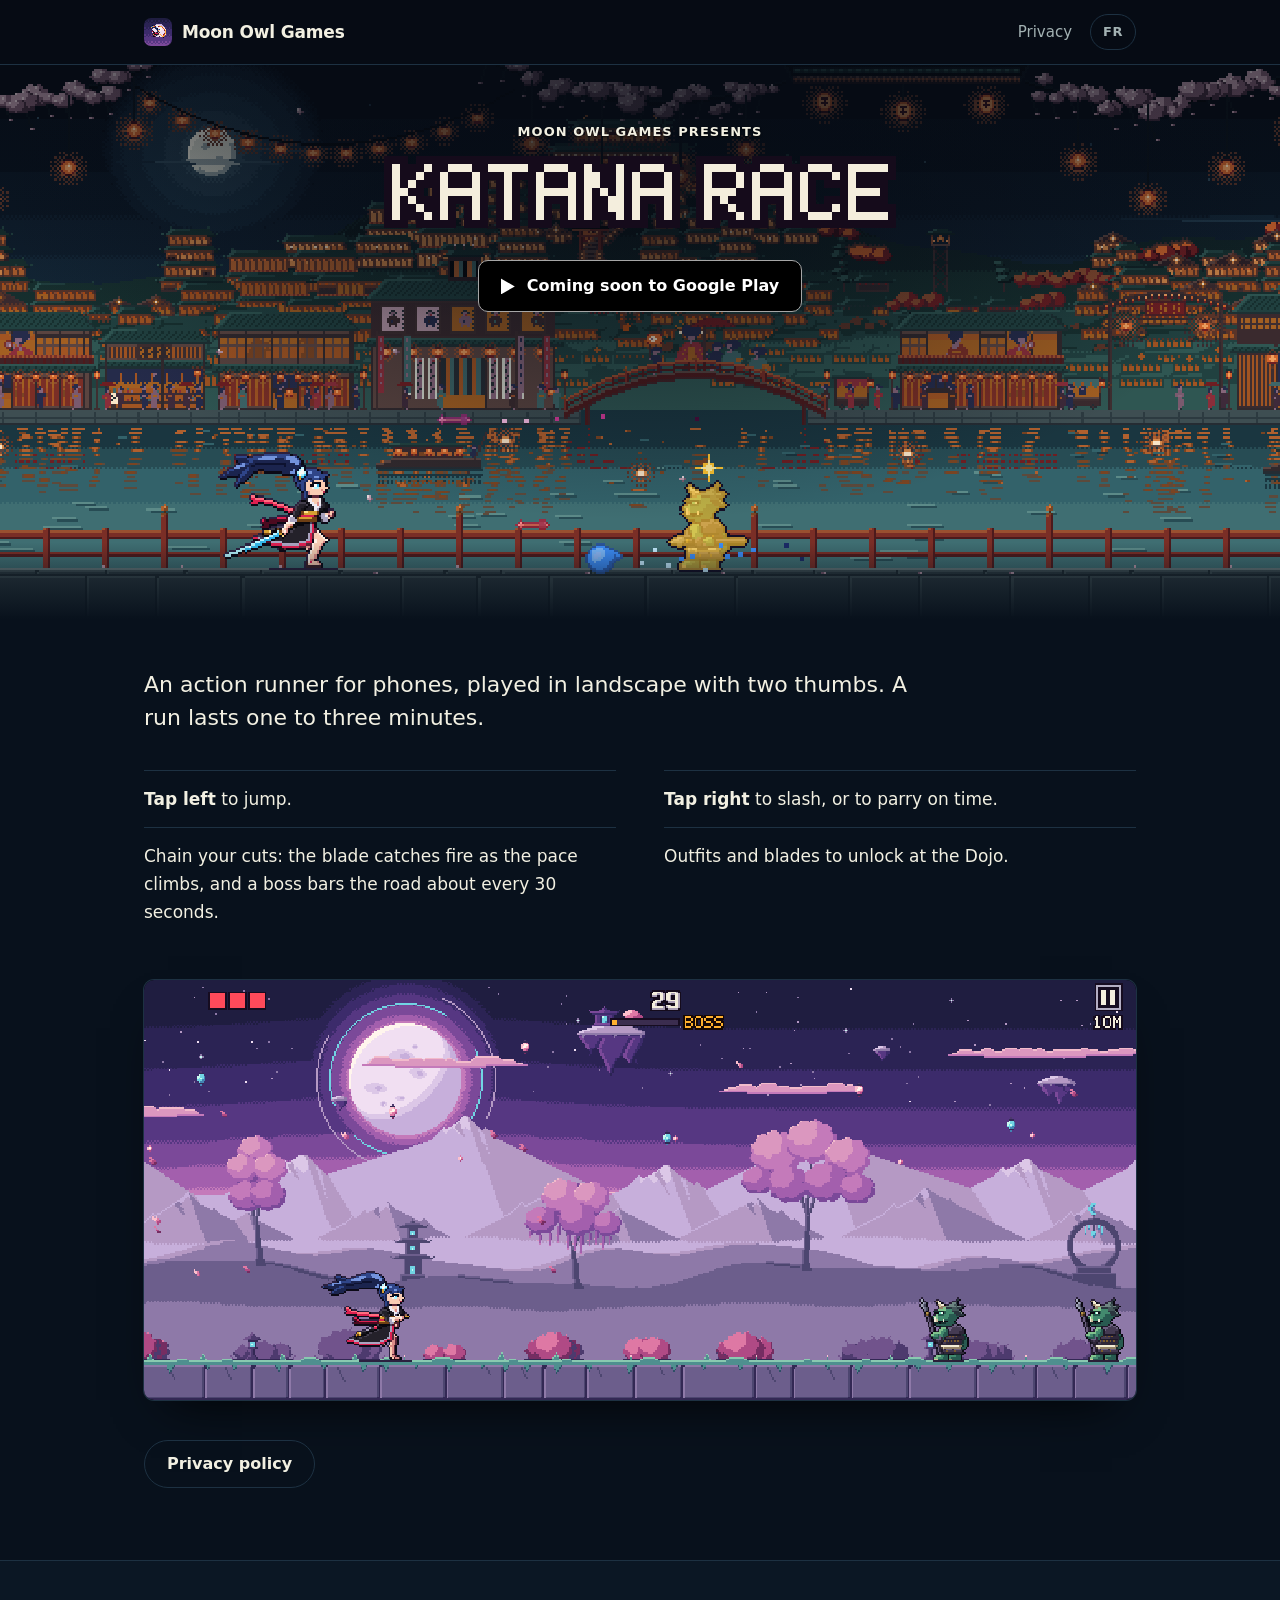
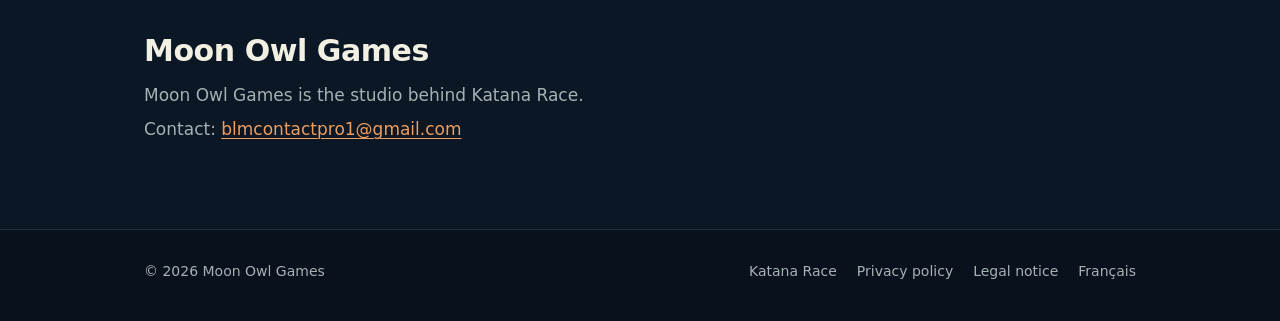
==== index.html @ 65630726 "Moon Owl Games site: home, Katana Race privacy policy and legal notice (EN/FR), 404, app-ads.txt" ====
<!DOCTYPE html>
<html lang="en">
<head>
<meta charset="utf-8">
<meta name="viewport" content="width=device-width, initial-scale=1">
<title>Katana Race, a game by Moon Owl Games</title>
<meta name="description" content="Katana Race: an action runner for phones by Moon Owl Games. Tap left to jump, tap right to slash or parry.">
<meta name="color-scheme" content="dark">
<meta name="theme-color" content="#060b14">
<meta name="referrer" content="strict-origin-when-cross-origin">
<link rel="icon" type="image/png" href="./assets/img/icon-128.png">
<link rel="apple-touch-icon" href="./assets/img/icon-512.png">
<link rel="stylesheet" href="./assets/site.css">
<link rel="canonical" href="https://moon-owl-games.github.io/">
<link rel="alternate" hreflang="en" href="https://moon-owl-games.github.io/">
<link rel="alternate" hreflang="fr" href="https://moon-owl-games.github.io/fr/">
<link rel="alternate" hreflang="x-default" href="https://moon-owl-games.github.io/">
<meta property="og:title" content="Katana Race, a game by Moon Owl Games">
<meta property="og:description" content="Katana Race: an action runner for phones by Moon Owl Games. Tap left to jump, tap right to slash or parry.">
<meta property="og:image" content="https://moon-owl-games.github.io/assets/img/katana-race-1200.png">
<meta property="og:url" content="https://moon-owl-games.github.io/">
<meta property="og:type" content="website">
</head>
<body class="home">
<a class="skip" href="#main">Skip to content</a>
<header class="top">
<div class="bar">
<a class="brand" href="./"><img src="./assets/img/icon-128.png" alt="" width="40" height="40"><span class="pixel">Moon Owl Games</span></a>
<nav aria-label="Menu">
<a class="pixel" href="privacy/">Privacy</a>
<a class="pixel lang" href="fr/" hreflang="fr" lang="fr" title="Français">FR</a>
</nav>
</div>
</header>
<main id="main">
<section class="hero" id="katana-race">
<div class="bar">
<p class="kicker pixel">Moon Owl Games presents</p>
<h1 class="title pixel">Katana Race</h1>
<p class="lead">An action runner for phones, played in landscape with two thumbs. A run lasts one to three minutes.</p>
<figure class="shot">
<img src="./assets/img/katana-race-1200.png" srcset="./assets/img/katana-race-1200.png 1200w, ./assets/img/katana-race-2400.png 2400w" sizes="(min-width: 1032px) 968px, calc(100vw - 32px)" width="1200" height="508" alt="Katana Race in play: the heroine runs across the Spirit Realm under a full moon, two enemies waiting ahead.">
</figure>
<ul class="facts">
<li><b class="pixel">Tap left</b> to jump.</li>
<li><b class="pixel">Tap right</b> to slash, or to parry on time.</li>
<li>Chain your cuts: the blade catches fire as the pace climbs, and a boss bars the road about every 30 seconds.</li>
<li>Outfits and blades to unlock at the <span class="pixel">Dojo</span>.</li>
</ul>
<p class="actions"><span class="btn off pixel">Coming soon to Google Play</span><a class="btn ghost pixel" href="privacy/">Privacy policy</a></p>
</div>
</section>
<section class="studio" id="studio">
<div class="bar">
<h2 class="pixel">Moon Owl Games</h2>
<p>Moon Owl Games is the studio behind Katana Race.</p>
<p id="contact">Contact: <a href="mailto:blmcontactpro1@gmail.com">blmcontactpro1@gmail.com</a></p>
</div>
</section>
</main>
<footer class="foot">
<div class="bar">
<p>© 2026 Moon Owl Games</p>
<ul>
<li><a href="./#katana-race">Katana Race</a></li>
<li><a href="privacy/">Privacy policy</a></li>
<li><a href="legal/">Legal notice</a></li>
<li><a href="fr/" hreflang="fr" lang="fr">Français</a></li>
</ul>
</div>
</footer>
</body>
</html>
---- assets/site.css ----
/* The sober base, under «clair», «sombre» and «vitrine»: the system's font, one column, generous spacing, no
   ornament. Each theme's stylesheet, after this one, sets its colours:
   --bg the page, --surface a block on it (the contents, a button that leads nowhere), --text, --muted, --line
   (rules and borders), --accent (links, focus), --shot-shadow (under the capture), --mark-bg, --mark-text and
   --mark-line (a field still to fill in). */

:root {
	--text-font: system-ui, -apple-system, "Segoe UI", Roboto, "Helvetica Neue", Arial, sans-serif;
	--wide: 1040px;
	--radius: 10px;
}

* { box-sizing: border-box; }

html { -webkit-text-size-adjust: 100%; text-size-adjust: 100%; }

body {
	margin: 0;
	background: var(--bg);
	color: var(--text);
	font: 17px/1.65 var(--text-font);
	overflow-wrap: break-word;
	-webkit-font-smoothing: antialiased;
}

/* The game's pixels: scaled by whole pixels, never smoothed. */
img { image-rendering: pixelated; }

a { color: var(--accent); text-decoration-thickness: 1px; text-underline-offset: 3px; }
a:hover { color: var(--text); }
:focus-visible { outline: 2px solid var(--accent); outline-offset: 3px; border-radius: 2px; }

.skip { position: absolute; left: 16px; top: -100px; background: var(--text); color: var(--bg); padding: 8px 12px; border-radius: 6px; }
.skip:focus { top: 8px; }

.bar { max-width: var(--wide); margin: 0 auto; padding: 0 16px; }

/* The header: the studio, the policy, the other language. */
.top { border-bottom: 1px solid var(--line); }
.top .bar { display: flex; flex-wrap: wrap; align-items: center; justify-content: space-between; gap: 4px 16px; min-height: 64px; }
.brand { display: flex; align-items: center; gap: 10px; min-height: 44px; color: var(--text); text-decoration: none; font-weight: 650; letter-spacing: -0.01em; }
.brand img { display: block; width: 28px; height: 28px; border-radius: 7px; }
.top nav { display: flex; align-items: center; gap: 4px; }
.top nav a { display: inline-flex; align-items: center; min-height: 44px; padding: 0 10px; color: var(--muted); text-decoration: none; font-size: 15px; }
.top nav a:hover { color: var(--text); }
.top nav .lang { min-height: 36px; margin-left: 4px; padding: 0 12px; border: 1px solid var(--line); border-radius: 999px; font-size: 13px; font-weight: 600; letter-spacing: 0.04em; }

/* Buttons: the store's (filled; a soft block while it leads nowhere) and the policy's (outlined). */
.btn {
	display: inline-flex;
	align-items: center;
	justify-content: center;
	min-height: 48px;
	padding: 0 22px;
	border: 1px solid var(--text);
	border-radius: 999px;
	background: var(--text);
	color: var(--bg);
	font-size: 16px;
	font-weight: 600;
	text-decoration: none;
}
a.btn:hover { background: var(--accent); border-color: var(--accent); color: var(--bg); }
.btn.ghost { background: transparent; border-color: var(--line); color: var(--text); }
a.btn.ghost:hover { background: transparent; border-color: var(--text); color: var(--text); }
.btn.off { background: var(--surface); border-color: var(--line); color: var(--muted); }
.actions { display: flex; flex-wrap: wrap; gap: 12px; margin: 40px 0 0; }

/* The home page. */
.hero { padding: 48px 0 64px; }
.kicker { margin: 0 0 10px; color: var(--muted); font-size: 13px; font-weight: 600; letter-spacing: 0.08em; text-transform: uppercase; }
.title { margin: 0; font-size: 44px; line-height: 1.05; font-weight: 750; letter-spacing: -0.025em; }
.lead { max-width: 34em; margin: 16px 0 36px; color: var(--muted); font-size: 20px; line-height: 1.5; }
.shot { margin: 0; overflow: hidden; border-radius: var(--radius); background: #000; box-shadow: var(--shot-shadow); }
.shot img { display: block; width: 100%; height: auto; }
.facts { display: grid; gap: 0 48px; margin: 36px 0 0; padding: 0; list-style: none; }
.facts li { padding: 14px 0; border-top: 1px solid var(--line); }
.facts b { font-weight: 650; }
.studio { padding: 56px 0 64px; border-top: 1px solid var(--line); }
.studio h2 { margin: 0 0 12px; font-size: 26px; line-height: 1.2; letter-spacing: -0.015em; }
.studio p { margin: 0 0 6px; color: var(--muted); }

/* Documents: the policy and the legal notice. */
.doc { max-width: 44rem; margin: 0 auto; padding: 48px 16px 72px; }
.doc h1 { margin: 0 0 20px; font-size: 34px; line-height: 1.15; font-weight: 750; letter-spacing: -0.02em; }
.doc h2 { margin: 2.4em 0 0.6em; font-size: 21px; line-height: 1.3; letter-spacing: -0.01em; scroll-margin-top: 16px; }
.doc h3 { margin: 1.8em 0 0.4em; font-size: 17px; }
.doc ul { padding-left: 1.3em; }
.doc li { margin: 0.35em 0; }
.doc li::marker { color: var(--muted); }
.doc .note { color: var(--muted); }
.policy .doc > p:first-of-type { color: var(--muted); }
.toc { margin: 32px 0 8px; padding: 20px 24px; border-radius: var(--radius); background: var(--surface); }
.toc > p { margin: 0 0 8px; color: var(--muted); font-size: 13px; font-weight: 650; letter-spacing: 0.08em; text-transform: uppercase; }
.toc ol { margin: 0; padding: 0; list-style: none; columns: 2 17rem; column-gap: 32px; }
.toc li { margin: 3px 0; break-inside: avoid; }
.toc a { color: var(--text); text-decoration: none; }
.toc a:hover { color: var(--accent); text-decoration: underline; }

/* What is still to fill in: never published as is. */
mark.todo { padding: 0 0.25em; border: 1px dashed var(--mark-line); border-radius: 3px; background: var(--mark-bg); color: var(--mark-text); font-weight: 600; }
.draft { margin: 0; padding: 12px 16px; border-bottom: 1px dashed var(--mark-line); background: var(--mark-bg); color: var(--mark-text); text-align: center; font-size: 15px; font-weight: 600; }

/* The 404. */
.lost { padding: 80px 0 96px; text-align: center; }
.lost .code { margin: 0 0 8px; color: var(--muted); font-size: 72px; line-height: 1; font-weight: 750; letter-spacing: -0.03em; }
.lost h1 { margin: 0; font-size: 28px; }
.lost .sub { margin: 4px 0 0; color: var(--muted); }
.lost .actions { justify-content: center; }

/* The footer. */
.foot { padding: 24px 0 32px; border-top: 1px solid var(--line); color: var(--muted); font-size: 14px; }
.foot .bar { display: flex; flex-wrap: wrap; justify-content: space-between; align-items: center; gap: 8px 24px; }
.foot p { margin: 0; }
.foot ul { display: flex; flex-wrap: wrap; gap: 0 20px; margin: 0; padding: 0; list-style: none; }
.foot a { display: inline-block; padding: 6px 0; color: var(--muted); text-decoration: none; }
.foot a:hover { color: var(--text); text-decoration: underline; }

@media (min-width: 720px) {
	.bar { padding: 0 24px; }
	.hero { padding: 88px 0 96px; }
	.title { font-size: 64px; }
	.lead { font-size: 22px; }
	.facts { grid-template-columns: 1fr 1fr; }
	.studio { padding: 72px 0 80px; }
	.studio h2 { font-size: 30px; }
	.doc { padding: 72px 24px 96px; }
	.doc h1 { font-size: 44px; }
}

/* «Vitrine», over the sober base: a game's store page. The Night Canal across the top (img/keyart.png, the game's
   screen at x4), the game's title (img/title.png) and the store's badge over its sky; then plain text on the colours
   of its night (art/palettes/yohana.hex), the lanterns' glow for the links. */

:root {
	--bg: #08111c;
	--surface: #0f1e2d;
	--text: #f2f0e2;
	--muted: #a3b2b3;
	--line: #1d3142;
	--accent: #ee9e5e;
	--shot-shadow: 0 0 0 1px #1d3142, 0 24px 48px -24px rgb(0 0 0 / 0.9);
	--mark-bg: rgb(255 225 74 / 0.14);
	--mark-text: #ffe14a;
	--mark-line: #ffe14a;
	/* The night above the key art, where its scrim starts. */
	--sky: 6 11 20;
	color-scheme: dark;
}

.top { background: rgb(var(--sky)); }

/* The banner: the hero's lines run the page's whole width (full) around the text's column (content); its first four
   rows (art) are the key art's, under the kicker, the title and the store's badge, centred as on the game's title
   screen, then a band where the art shows alone. Below it, the text, the capture and the policy's button. */
.hero {
	display: grid;
	grid-template-columns: [full-start] minmax(16px, 1fr) [content-start] minmax(0, 992px) [content-end] minmax(16px, 1fr) [full-end];
	grid-template-rows: [art-start] auto auto auto minmax(240px, 1fr) [art-end] auto auto auto auto;
	padding: 0 0 72px;
}
.hero .bar, .hero .actions { display: contents; }
.hero .bar > *, .hero .actions > * { grid-column: content; position: relative; z-index: 1; }
.hero::before, .hero::after { content: ""; grid-column: full; grid-row: art; }
.hero::before { background: url("img/keyart.png") 6% 100% / cover no-repeat; image-rendering: pixelated; }
/* The scrim: the sky darker behind the title, the art alone below it, its foot into the page. */
.hero::after {
	background:
		radial-gradient(ellipse 50% 62% at 50% 20%, rgb(var(--sky) / 0.72), rgb(var(--sky) / 0)),
		linear-gradient(to bottom, rgb(var(--sky) / 0.55), rgb(var(--sky) / 0) 46%, rgb(var(--sky) / 0) 86%, var(--bg));
}
.hero .kicker { grid-row: 1; justify-self: center; margin: 0; padding-top: 32px; color: var(--text); text-align: center; text-shadow: 0 1px 2px rgb(0 0 0 / 0.8); }
.hero .title {
	grid-row: 2;
	justify-self: center;
	width: 320px;
	height: 45px;
	margin: 10px 0 0;
	overflow: hidden;
	background: url("img/title.png") 0 0 / 100% 100% no-repeat;
	image-rendering: pixelated;
	text-indent: 100%;
	white-space: nowrap;
}
.hero .lead { grid-row: 5; max-width: 36em; margin: 40px 0 0; color: var(--text); }
.hero .facts { grid-row: 6; }
.hero .shot { grid-row: 7; margin: 40px 0 0; }

/* The store's badge over the art (a placeholder: no store's logo), the policy's button under the capture. */
.hero .btn:not(.ghost) { grid-row: 3; justify-self: center; min-height: 52px; margin-top: 24px; border-color: #a6a6a6; border-radius: 10px; background: #000; color: #fff; }
.hero .btn:not(.ghost)::before { content: ""; width: 14px; height: 16px; margin-right: 12px; background: currentColor; clip-path: polygon(0 0, 100% 50%, 0 100%); }
.hero a.btn:not(.ghost):hover { border-color: #fff; background: #000; color: #fff; }
.hero .btn.ghost { grid-row: 8; justify-self: start; margin-top: 40px; }

.studio { background: #0b1724; }

@media (min-width: 720px) {
	.hero { grid-template-rows: [art-start] auto auto auto minmax(clamp(220px, 24vw, 380px), 1fr) [art-end] auto auto auto auto; }
	.hero::before { background-position: 50% 100%; }
	.hero .kicker { padding-top: 56px; }
	.hero .title { width: 512px; height: 72px; margin-top: 14px; }
	.hero .btn:not(.ghost) { margin-top: 32px; }
	.hero .lead { margin-top: 48px; }
}
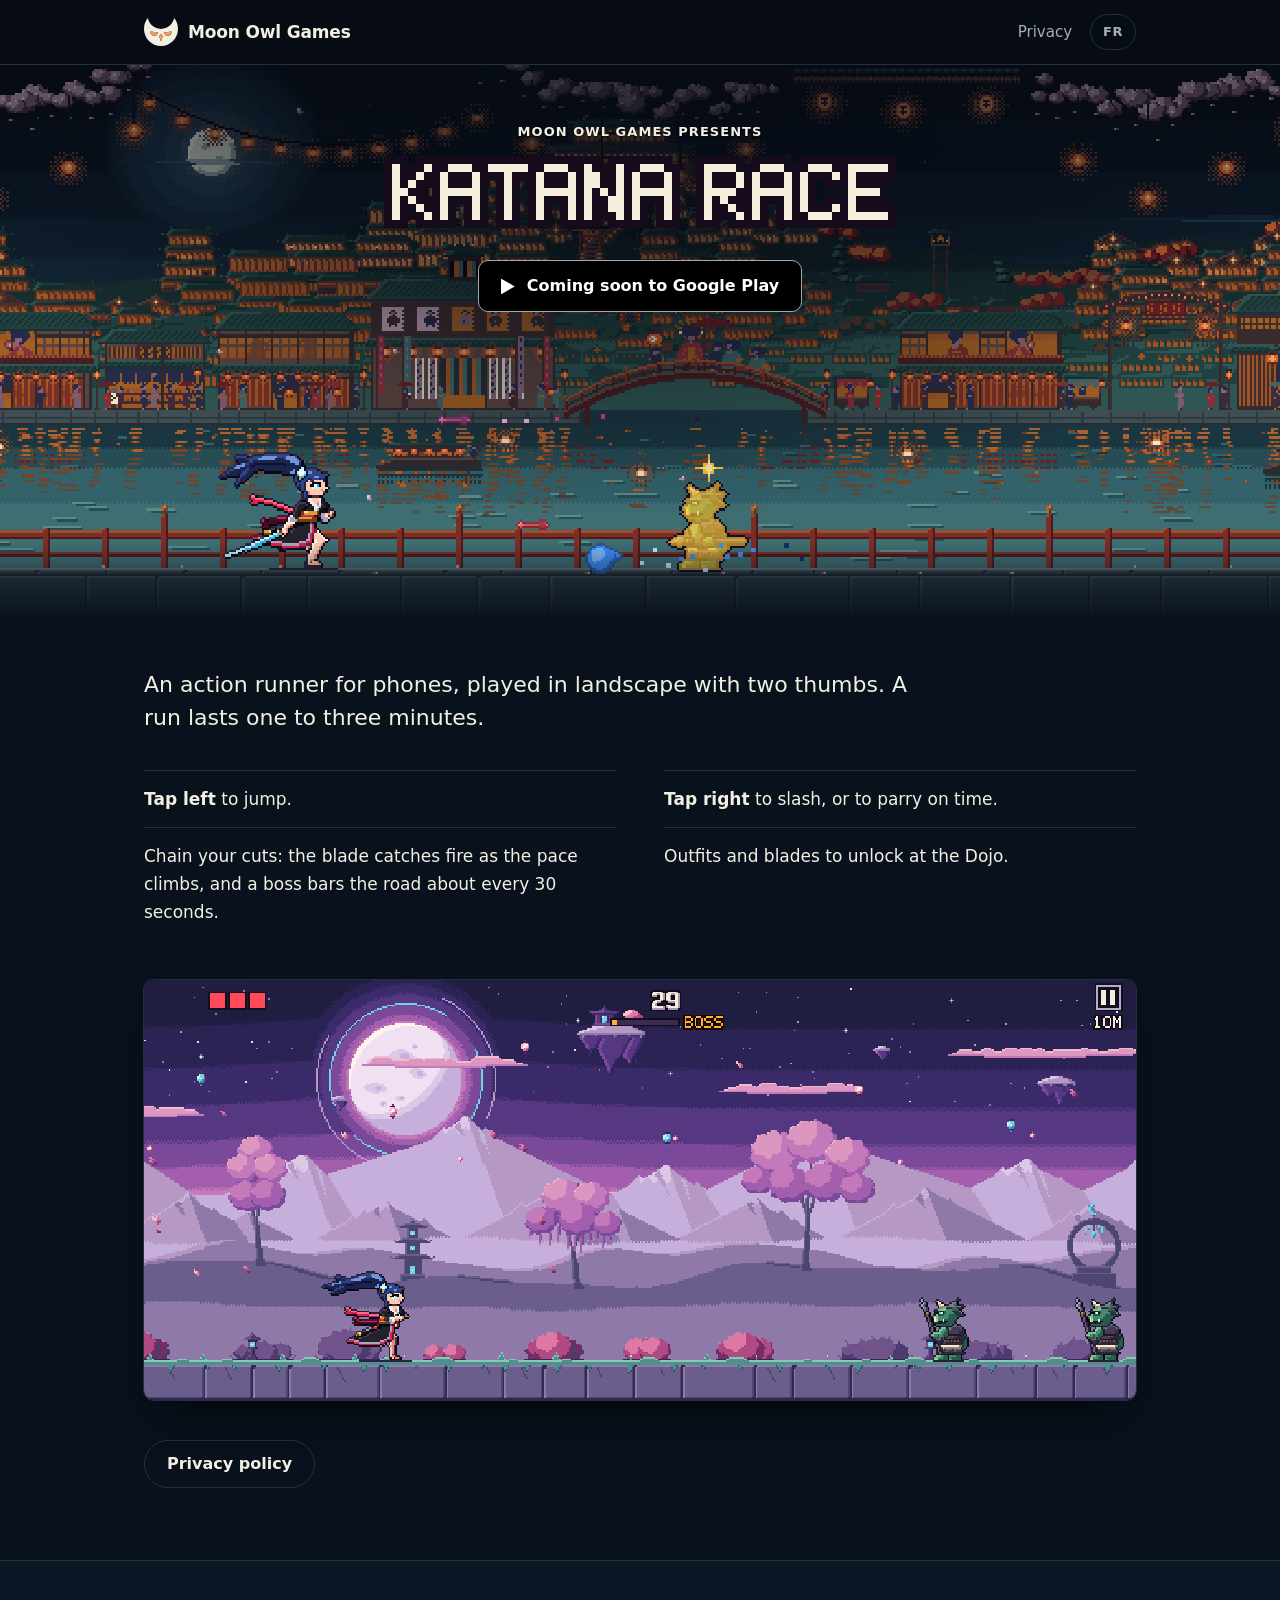
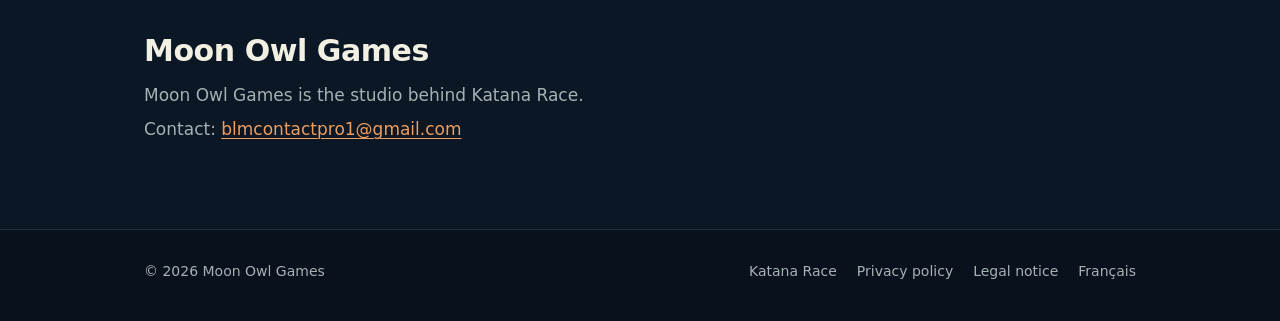
==== commit aa164cde: "Studio logo «Lune cornue»: the mark beside Moon Owl Games in the header (an inline SVG, the head in " ====
--- a/index.html
+++ b/index.html
@@ -8,8 +8,9 @@
 <meta name="color-scheme" content="dark">
 <meta name="theme-color" content="#060b14">
 <meta name="referrer" content="strict-origin-when-cross-origin">
-<link rel="icon" type="image/png" href="./assets/img/icon-128.png">
-<link rel="apple-touch-icon" href="./assets/img/icon-512.png">
+<link rel="icon" href="./favicon.ico" sizes="16x16 32x32 48x48">
+<link rel="icon" type="image/png" sizes="32x32" href="./favicon-32.png">
+<link rel="apple-touch-icon" sizes="180x180" href="./apple-touch-icon.png">
 <link rel="stylesheet" href="./assets/site.css">
 <link rel="canonical" href="https://moon-owl-games.github.io/">
 <link rel="alternate" hreflang="en" href="https://moon-owl-games.github.io/">
@@ -25,7 +26,7 @@
 <a class="skip" href="#main">Skip to content</a>
 <header class="top">
 <div class="bar">
-<a class="brand" href="./"><img src="./assets/img/icon-128.png" alt="" width="40" height="40"><span class="pixel">Moon Owl Games</span></a>
+<a class="brand" href="./"><svg class="mark" xmlns="http://www.w3.org/2000/svg" viewBox="0 0 84.00 68.72" width="34" height="28" aria-hidden="true" focusable="false"><path class="head" d="M84 26.72C84 49.92 65.2 68.72 42 68.72C18.8 68.72 0 49.92 0 26.72C0 16.57 3.6 7.26 9.6 0C12.53 15.22 25.92 26.72 42 26.72C58.08 26.72 71.47 15.22 74.4 0C80.4 7.26 84 16.57 84 26.72ZM15.89 32.89C15.83 33.32 15.8 33.77 15.8 34.22C15.8 39.52 20.1 43.82 25.4 43.82C30.25 43.82 34.26 40.23 34.91 35.56ZM68.2 34.22C68.2 33.77 68.17 33.32 68.11 32.89L49.09 35.56C49.74 40.23 53.75 43.82 58.6 43.82C63.9 43.82 68.2 39.52 68.2 34.22ZM42 38.82 37.5 44.9 42 57.82 46.5 44.9Z"/><path class="eyes" d="M15.89 32.89 34.91 35.56C34.26 40.23 30.25 43.82 25.4 43.82C20.1 43.82 15.8 39.52 15.8 34.22C15.8 33.77 15.83 33.32 15.89 32.89ZM68.2 34.22C68.2 39.52 63.9 43.82 58.6 43.82C53.75 43.82 49.74 40.23 49.09 35.56L68.11 32.89C68.17 33.32 68.2 33.77 68.2 34.22ZM42 38.82 46.5 44.9 42 57.82 37.5 44.9Z"/></svg><span class="pixel">Moon Owl Games</span></a>
 <nav aria-label="Menu">
 <a class="pixel" href="privacy/">Privacy</a>
 <a class="pixel lang" href="fr/" hreflang="fr" lang="fr" title="Français">FR</a>
--- a/assets/site.css
+++ b/assets/site.css
@@ -39,7 +39,11 @@
 .top { border-bottom: 1px solid var(--line); }
 .top .bar { display: flex; flex-wrap: wrap; align-items: center; justify-content: space-between; gap: 4px 16px; min-height: 64px; }
 .brand { display: flex; align-items: center; gap: 10px; min-height: 44px; color: var(--text); text-decoration: none; font-weight: 650; letter-spacing: -0.01em; }
-.brand img { display: block; width: 28px; height: 28px; border-radius: 7px; }
+/* The studio's mark (src/mark.svg, from its logo's kit): its head in the text's colour, its eyes and beak in the kit's
+   lantern amber. */
+.brand .mark { display: block; flex: none; width: auto; height: 28px; }
+.brand .head { fill: currentColor; }
+.brand .eyes { fill: #f0a35e; }
 .top nav { display: flex; align-items: center; gap: 4px; }
 .top nav a { display: inline-flex; align-items: center; min-height: 44px; padding: 0 10px; color: var(--muted); text-decoration: none; font-size: 15px; }
 .top nav a:hover { color: var(--text); }
@@ -149,6 +153,8 @@
 }
 
 .top { background: rgb(var(--sky)); }
+/* The studio's mark: the moon of the text, its eyes the lanterns' glow. */
+.brand .eyes { fill: var(--accent); }
 
 /* The banner: the hero's lines run the page's whole width (full) around the text's column (content); its first four
    rows (art) are the key art's, under the kicker, the title and the store's badge, centred as on the game's title
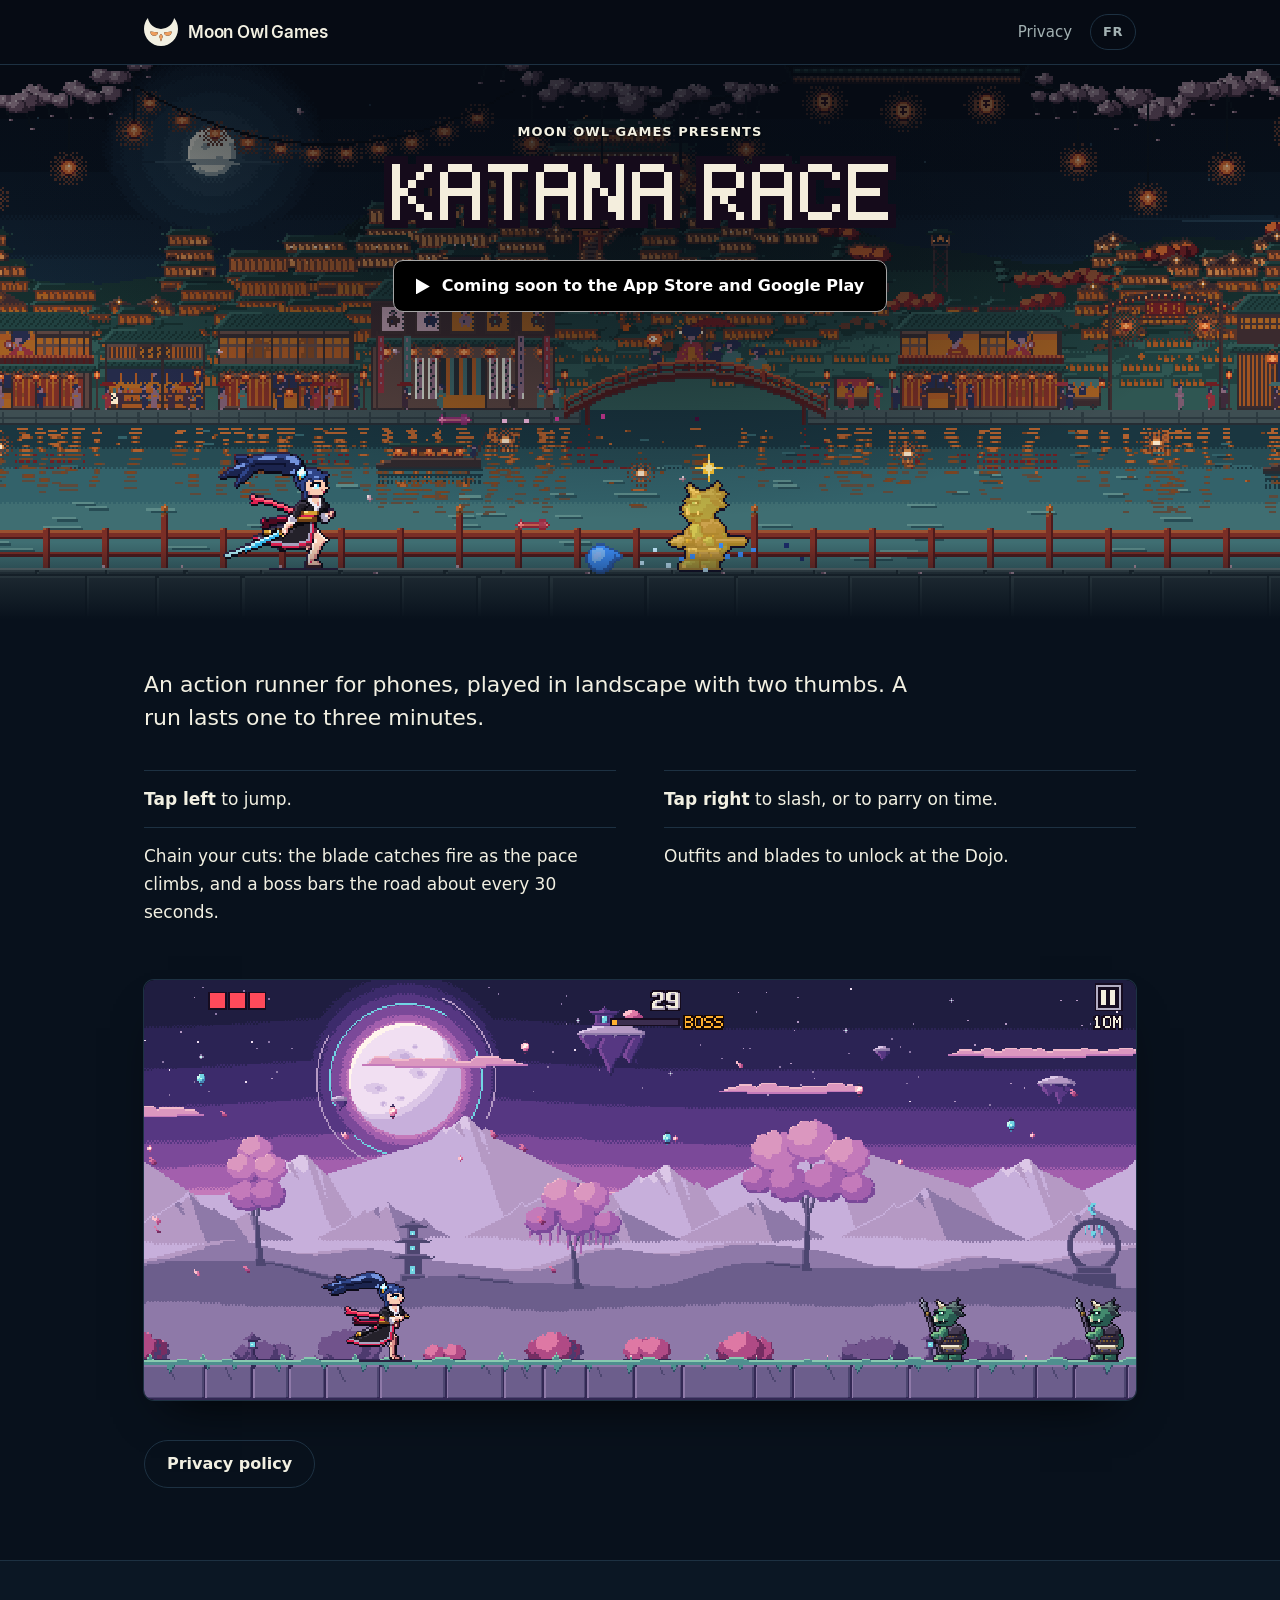
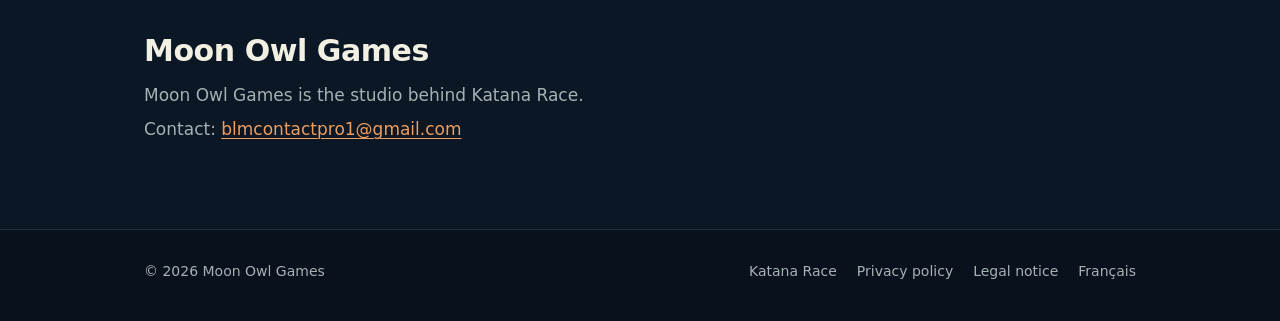
==== commit 40091b7f: "Home: the coming-soon button names the App Store with Google Play (EN «Coming soon to the App Store " ====
--- a/index.html
+++ b/index.html
@@ -48,7 +48,7 @@
 <li>Chain your cuts: the blade catches fire as the pace climbs, and a boss bars the road about every 30 seconds.</li>
 <li>Outfits and blades to unlock at the <span class="pixel">Dojo</span>.</li>
 </ul>
-<p class="actions"><span class="btn off pixel">Coming soon to Google Play</span><a class="btn ghost pixel" href="privacy/">Privacy policy</a></p>
+<p class="actions"><span class="btn off pixel">Coming soon to the App Store and Google Play</span><a class="btn ghost pixel" href="privacy/">Privacy policy</a></p>
 </div>
 </section>
 <section class="studio" id="studio">
--- a/assets/site.css
+++ b/assets/site.css
@@ -3,6 +3,17 @@
    --bg the page, --surface a block on it (the contents, a button that leads nowhere), --text, --muted, --line
    (rules and borders), --accent (links, focus), --shot-shadow (under the capture), --mark-bg, --mark-text and
    --mark-line (a field still to fill in). */
+
+/* The studio's name in the header, in its logo's font: Inter SemiBold (Inter 4.1 by Rasmus Andersson, SIL Open Font
+   License 1.1: fonts/OFL.txt), cut down to the name's letters (make_assets.py brand), the system's font for any other.
+   block: the name waits for it (4 KB) rather than showing first in another font. */
+@font-face {
+	font-family: "Inter";
+	src: url("fonts/inter-semibold.woff2") format("woff2");
+	font-weight: 600;
+	font-style: normal;
+	font-display: block;
+}
 
 :root {
 	--text-font: system-ui, -apple-system, "Segoe UI", Roboto, "Helvetica Neue", Arial, sans-serif;
@@ -38,7 +49,10 @@
 /* The header: the studio, the policy, the other language. */
 .top { border-bottom: 1px solid var(--line); }
 .top .bar { display: flex; flex-wrap: wrap; align-items: center; justify-content: space-between; gap: 4px 16px; min-height: 64px; }
-.brand { display: flex; align-items: center; gap: 10px; min-height: 44px; color: var(--text); text-decoration: none; font-weight: 650; letter-spacing: -0.01em; }
+/* The studio's inline logo (previews/logo/kit/, lockup-inline): the mark 28 px high, the name in Inter SemiBold at the
+   page's 17 px, 10 px apart; the middle of its capitals at the mark's (Inter's line box centres them: its ascender
+   and descender put the box's middle at the capitals'). */
+.brand { display: flex; align-items: center; gap: 10px; min-height: 44px; color: var(--text); text-decoration: none; font-family: "Inter", var(--text-font); font-weight: 600; letter-spacing: -0.01em; }
 /* The studio's mark (src/mark.svg, from its logo's kit): its head in the text's colour, its eyes and beak in the kit's
    lantern amber. */
 .brand .mark { display: block; flex: none; width: auto; height: 28px; }
@@ -193,7 +207,7 @@
 .hero .shot { grid-row: 7; margin: 40px 0 0; }
 
 /* The store's badge over the art (a placeholder: no store's logo), the policy's button under the capture. */
-.hero .btn:not(.ghost) { grid-row: 3; justify-self: center; min-height: 52px; margin-top: 24px; border-color: #a6a6a6; border-radius: 10px; background: #000; color: #fff; }
+.hero .btn:not(.ghost) { grid-row: 3; justify-self: center; min-height: 52px; margin-top: 24px; border-color: #a6a6a6; border-radius: 10px; background: #000; color: #fff; text-wrap: balance; }
 .hero .btn:not(.ghost)::before { content: ""; width: 14px; height: 16px; margin-right: 12px; background: currentColor; clip-path: polygon(0 0, 100% 50%, 0 100%); }
 .hero a.btn:not(.ghost):hover { border-color: #fff; background: #000; color: #fff; }
 .hero .btn.ghost { grid-row: 8; justify-self: start; margin-top: 40px; }
